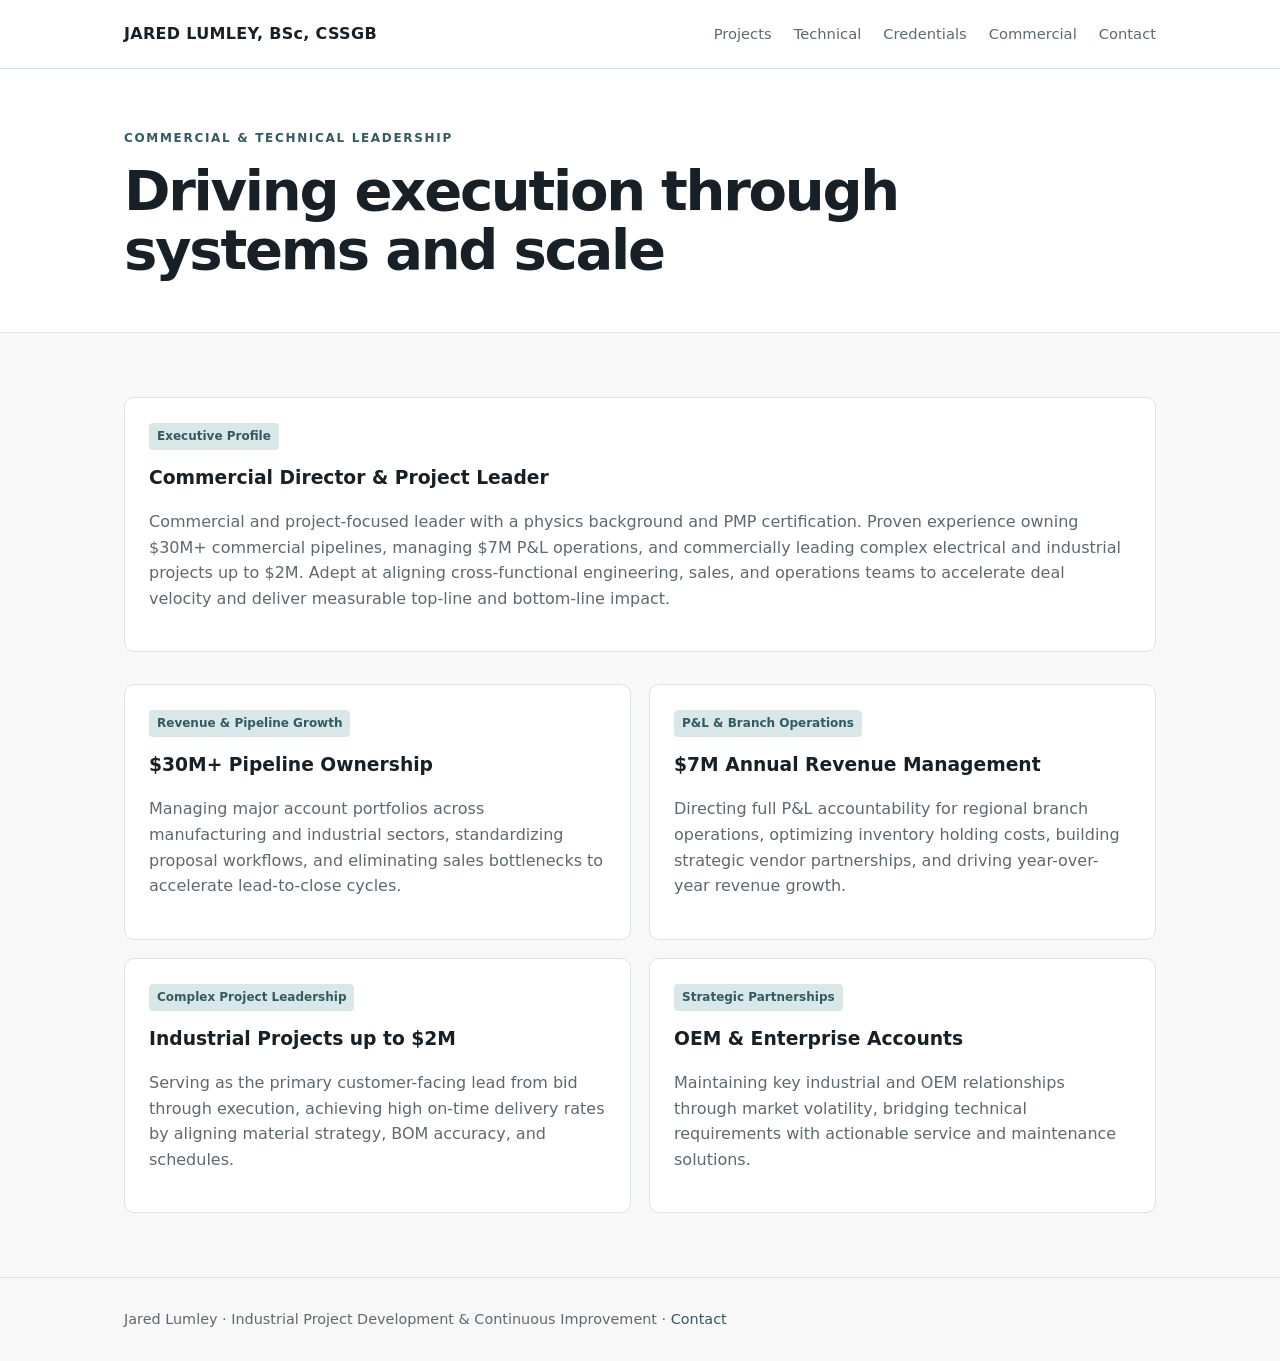
==== commercial.html @ 8bd3c05c "Update and rename technical.html to commercial.html" ====
<!doctype html>
<html lang="en">
<head>
  <meta charset="utf-8">
  <meta name="viewport" content="width=device-width,initial-scale=1">
  <title>Commercial & Technical Leadership | Jared Lumley</title>
  <link rel="stylesheet" href="style.css">
</head>
<body>
  <header>
    <div class="wrap">
      <nav>
        <a class="brand" href="index.html">JARED LUMLEY, BSc, CSSGB</a>
        <div class="navlinks">
          <a href="projects.html">Projects</a>
          <a href="technical.html">Technical</a>
          <a href="credentials.html">Credentials</a>
          <a href="commercial.html" class="active">Commercial</a>
          <a href="contact.html">Contact</a>
        </div>
      </nav>
    </div>
  </header>

  <section class="pagehero">
    <div class="wrap">
      <div class="eyebrow">Commercial & Technical Leadership</div>
      <h1>Driving execution through systems and scale</h1>
    </div>
  </section>

  <section>
    <div class="wrap">
      <div class="card" style="margin-bottom: 2rem;">
        <span class="tag">Executive Profile</span>
        <h3>Commercial Director & Project Leader</h3>
        <p class="muted">Commercial and project-focused leader with a physics background and PMP certification. Proven experience owning $30M+ commercial pipelines, managing $7M P&L operations, and commercially leading complex electrical and industrial projects up to $2M. Adept at aligning cross-functional engineering, sales, and operations teams to accelerate deal velocity and deliver measurable top-line and bottom-line impact.</p>
      </div>

      <div class="grid2">
        <div class="card">
          <span class="tag">Revenue & Pipeline Growth</span>
          <h3>$30M+ Pipeline Ownership</h3>
          <p class="muted">Managing major account portfolios across manufacturing and industrial sectors, standardizing proposal workflows, and eliminating sales bottlenecks to accelerate lead-to-close cycles.</p>
        </div>

        <div class="card">
          <span class="tag">P&L & Branch Operations</span>
          <h3>$7M Annual Revenue Management</h3>
          <p class="muted">Directing full P&L accountability for regional branch operations, optimizing inventory holding costs, building strategic vendor partnerships, and driving year-over-year revenue growth.</p>
        </div>

        <div class="card">
          <span class="tag">Complex Project Leadership</span>
          <h3>Industrial Projects up to $2M</h3>
          <p class="muted">Serving as the primary customer-facing lead from bid through execution, achieving high on-time delivery rates by aligning material strategy, BOM accuracy, and schedules.</p>
        </div>

        <div class="card">
          <span class="tag">Strategic Partnerships</span>
          <h3>OEM & Enterprise Accounts</h3>
          <p class="muted">Maintaining key industrial and OEM relationships through market volatility, bridging technical requirements with actionable service and maintenance solutions.</p>
        </div>
      </div>
    </div>
  </section>

  <footer>
    <div class="wrap">
      Jared Lumley &middot; Industrial Project Development &amp; Continuous Improvement &middot; <a href="contact.html">Contact</a>
    </div>
  </footer>
</body>
</html>
---- style.css ----
:root {
  --ink: #172026;
  --muted: #5d6970;
  --line: #dce2e5;
  --bg: #f7f8f7;
  --card: #fff;
  --accent: #315b63;
  --accent2: #d9e7e8;
}

* {
  box-sizing: border-box;
}

html {
  scroll-behavior: smooth;
}

body {
  margin: 0;
  font-family: Inter, ui-sans-serif, system-ui, -apple-system, BlinkMacSystemFont, "Segoe UI", sans-serif;
  color: var(--ink);
  background: var(--bg);
  line-height: 1.6;
}

a {
  color: var(--accent);
  text-decoration: none;
}

a:hover {
  text-decoration: underline;
}

.wrap {
  max-width: 1080px;
  margin: auto;
  padding: 0 24px;
}

header {
  border-bottom: 1px solid var(--line);
  background: rgba(255, 255, 255, .94);
  position: sticky;
  top: 0;
  z-index: 10;
  backdrop-filter: blur(8px);
}

nav {
  height: 68px;
  display: flex;
  align-items: center;
  justify-content: space-between;
}

.brand {
  font-weight: 750;
  letter-spacing: .02em;
  color: var(--ink);
}

.navlinks {
  display: flex;
  gap: 22px;
  font-size: .92rem;
}

.navlinks a {
  color: var(--muted);
}

/* Hero Section & Grid Integration */
.hero {
  padding: 80px 0 70px;
  background: linear-gradient(135deg, #fff 0%, #f1f5f4 100%);
  border-bottom: 1px solid var(--line);
}

.hero-grid {
  display: grid;
  grid-template-columns: 1.6fr 1fr;
  gap: 3rem;
  align-items: center;
}

.hero-text {
  min-width: 0;
}

.hero-media {
  display: flex;
  justify-content: center;
  align-items: center;
}

.hero-portrait {
  width: 100%;
  max-width: 280px;
  aspect-ratio: 1 / 1;
  object-fit: cover;
  border-radius: 50%;
  border: 3px solid #ffffff;
  box-shadow: 0 12px 32px rgba(0, 0, 0, 0.12);
}

.eyebrow {
  text-transform: uppercase;
  letter-spacing: .14em;
  font-size: .75rem;
  font-weight: 750;
  color: var(--accent);
  margin-bottom: 14px;
}

.hero h1 {
  font-size: clamp(2.2rem, 5vw, 4.2rem);
  line-height: 1.05;
  margin: 0 0 22px;
  letter-spacing: -.045em;
}

.hero p {
  font-size: 1.15rem;
  color: var(--muted);
  margin: 0;
}

.buttons {
  display: flex;
  gap: 12px;
  flex-wrap: wrap;
  margin-top: 28px;
}

.button {
  display: inline-block;
  padding: 11px 17px;
  border: 1px solid var(--ink);
  border-radius: 7px;
  color: var(--ink);
  font-weight: 650;
}

.button.primary {
  background: var(--ink);
  color: white;
}

section {
  padding: 64px 0;
}

h2 {
  font-size: 2rem;
  letter-spacing: -.025em;
  margin: 0 0 10px;
}

h3 {
  margin-top: 0;
}

.lead {
  color: var(--muted);
  max-width: 760px;
}

.grid {
  display: grid;
  grid-template-columns: repeat(3, 1fr);
  gap: 18px;
  margin-top: 28px;
}

.grid2 {
  display: grid;
  grid-template-columns: repeat(2, 1fr);
  gap: 18px;
  margin-top: 28px;
}

.card {
  background: var(--card);
  border: 1px solid var(--line);
  border-radius: 10px;
  padding: 24px;
}

.card h3 {
  margin-bottom: 7px;
}

.tag {
  display: inline-block;
  background: var(--accent2);
  color: var(--accent);
  font-size: .75rem;
  font-weight: 750;
  padding: 4px 8px;
  border-radius: 4px;
  margin-bottom: 13px;
}

.muted {
  color: var(--muted);
}

ul {
  padding-left: 20px;
}

.metric {
  font-size: 1.8rem;
  font-weight: 750;
  line-height: 1.1;
}

.metric small {
  display: block;
  font-size: .8rem;
  font-weight: 500;
  color: var(--muted);
  margin-top: 5px;
}

.process {
  display: flex;
  flex-wrap: wrap;
  gap: 8px;
  margin: 22px 0;
}

.step {
  border: 1px solid var(--line);
  background: #fff;
  padding: 9px 12px;
  border-radius: 6px;
  font-size: .9rem;
}

.step:after {
  content: " →";
  color: var(--accent);
  font-weight: 700;
}

.step:last-child:after {
  content: "";
}

.pagehero {
  padding: 60px 0 38px;
  border-bottom: 1px solid var(--line);
  background: #fff;
}

.pagehero h1 {
  font-size: clamp(2rem, 5vw, 3.5rem);
  line-height: 1.05;
  margin: 0 0 14px;
  letter-spacing: -.04em;
}

.columns {
  display: grid;
  grid-template-columns: 1.5fr .8fr;
  gap: 38px;
}

.facts {
  border-left: 3px solid var(--accent);
  padding-left: 18px;
}

.facts p {
  margin: 0 0 15px;
}

.case-section {
  padding: 34px 0;
  border-bottom: 1px solid var(--line);
}

.case-section:last-child {
  border-bottom: 0;
}

.label {
  font-size: .75rem;
  text-transform: uppercase;
  letter-spacing: .12em;
  font-weight: 750;
  color: var(--accent);
  margin-bottom: 5px;
}

footer {
  border-top: 1px solid var(--line);
  padding: 30px 0;
  color: var(--muted);
  font-size: .9rem;
}

.note {
  padding: 15px 18px;
  background: #eef3f2;
  border-left: 3px solid var(--accent);
  border-radius: 4px;
  margin: 18px 0;
}

.diagram {
  margin-top: 22px;
  border: 1px solid var(--line);
  background: #fff;
  padding: 18px;
  border-radius: 8px;
}

.bar {
  height: 12px;
  background: #dfe7e6;
  border-radius: 2px;
  margin: 7px 0 18px;
}

.bar span {
  display: block;
  height: 100%;
  background: var(--accent);
  border-radius: 2px;
}

.two-col-list {
  columns: 2;
}

.resume-box {
  padding: 28px;
  background: #fff;
  border: 1px solid var(--line);
  border-radius: 10px;
}

/* Responsive Styles */
@media(max-width: 760px) {
  .navlinks {
    display: none;
  }
  .hero-grid {
    grid-template-columns: 1fr;
    gap: 2rem;
  }
  .hero-media {
    order: -1;
    justify-content: flex-start;
  }
  .hero-portrait {
    max-width: 180px;
  }
  .grid, .grid2, .columns {
    grid-template-columns: 1fr;
  }
  .two-col-list {
    columns: 1;
  }
  .hero {
    padding-top: 50px;
  }
  .wrap {
    padding: 0 18px;
  }
}
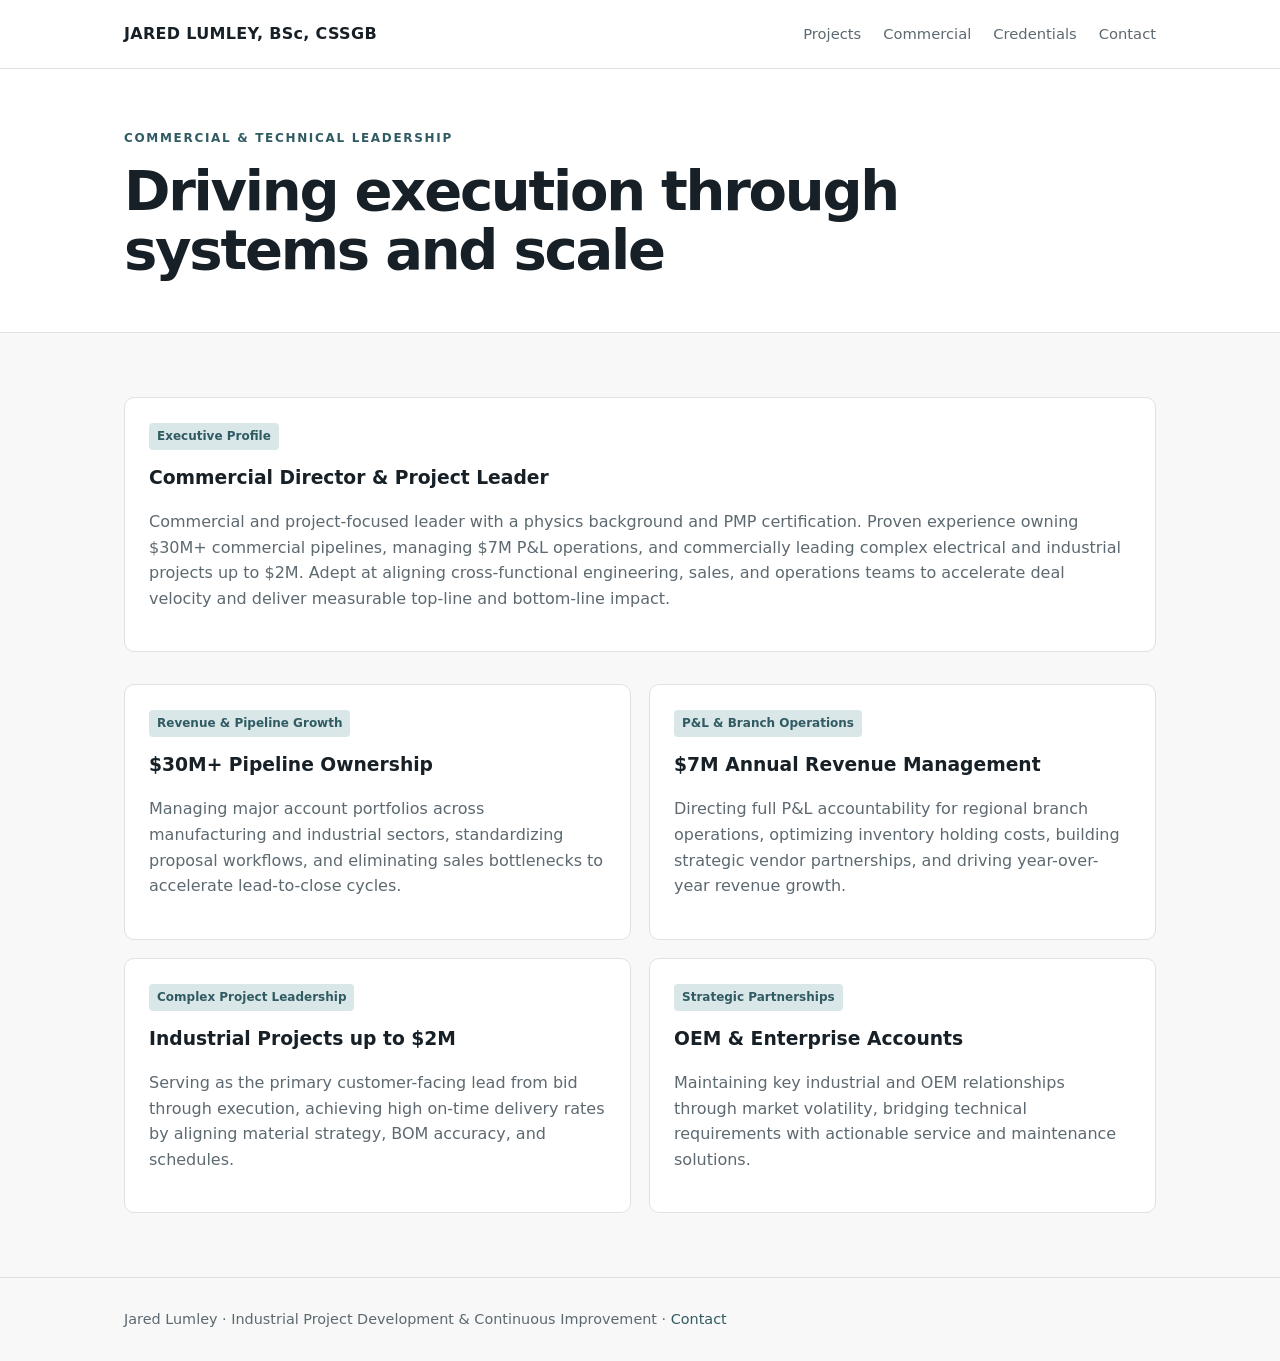
==== commit f46fe745: "Fix navigation links in commercial.html Removed duplicate 'Commercial' link and adjusted active clas" ====
--- a/commercial.html
+++ b/commercial.html
@@ -13,9 +13,8 @@
         <a class="brand" href="index.html">JARED LUMLEY, BSc, CSSGB</a>
         <div class="navlinks">
           <a href="projects.html">Projects</a>
-          <a href="technical.html">Technical</a>
+    <a href="commercial.html" class="active">Commercial</a>
           <a href="credentials.html">Credentials</a>
-          <a href="commercial.html" class="active">Commercial</a>
           <a href="contact.html">Contact</a>
         </div>
       </nav>
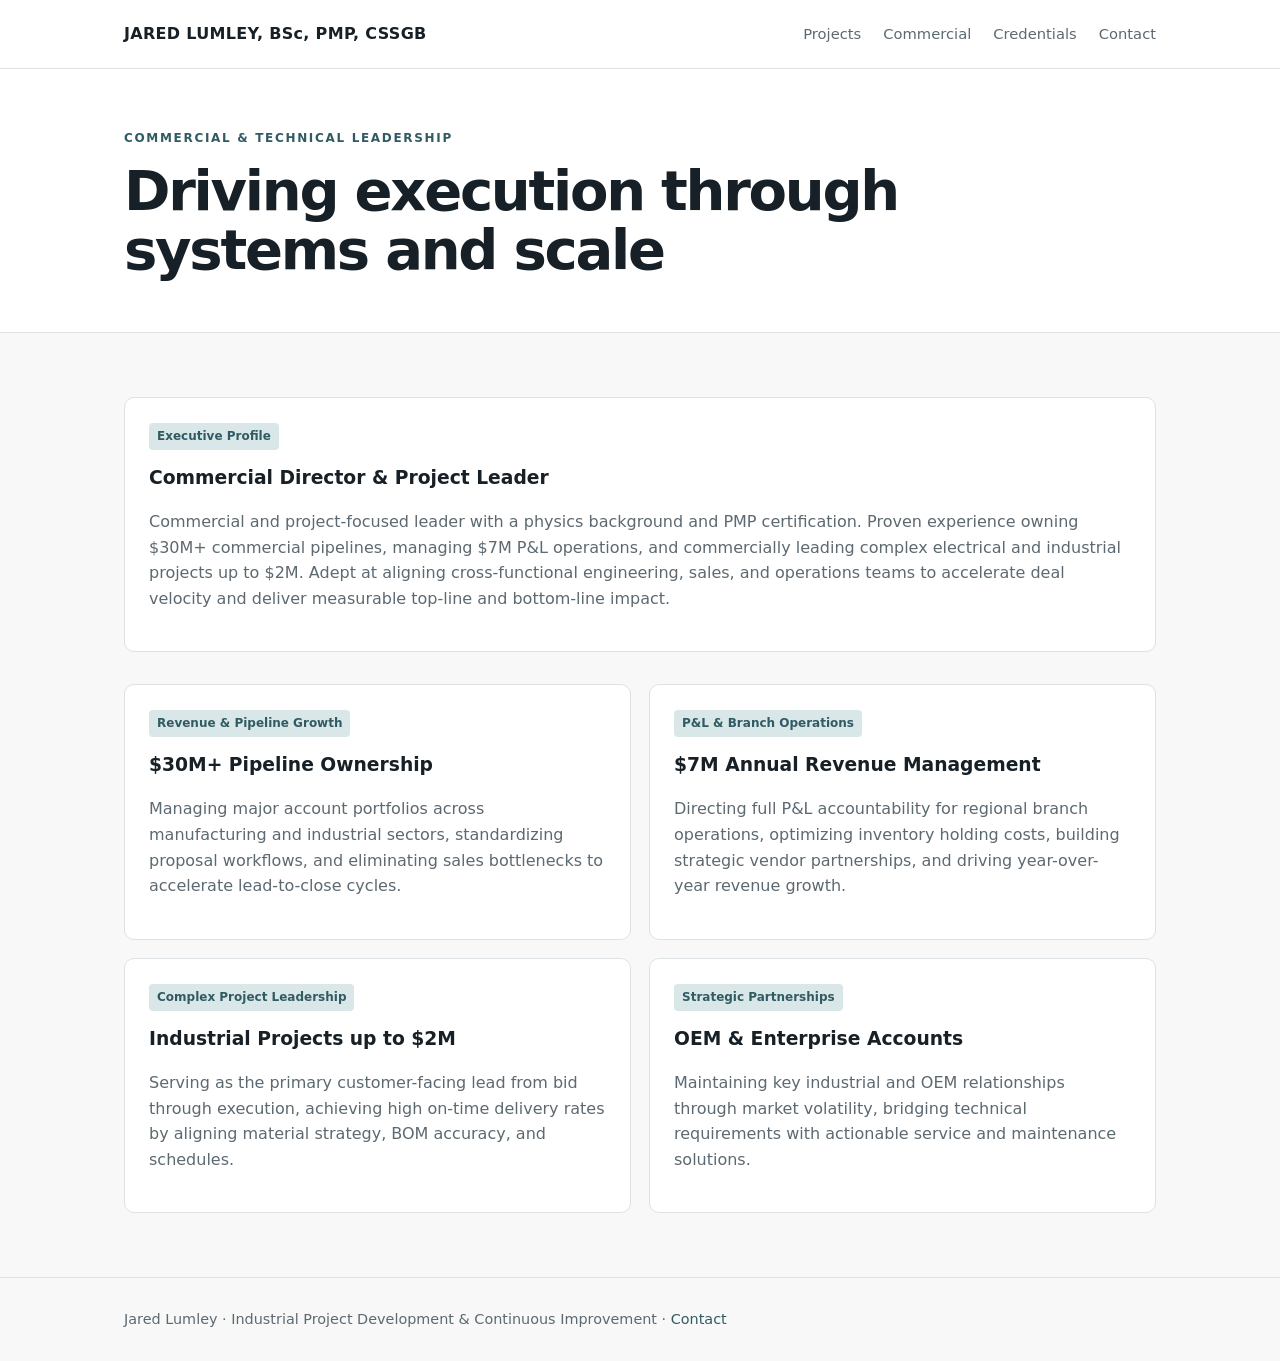
==== commit a48853f5: "Update brand name to include PMP designation" ====
--- a/commercial.html
+++ b/commercial.html
@@ -10,7 +10,7 @@
   <header>
     <div class="wrap">
       <nav>
-        <a class="brand" href="index.html">JARED LUMLEY, BSc, CSSGB</a>
+        <a class="brand" href="index.html">JARED LUMLEY, BSc, PMP, CSSGB</a>
         <div class="navlinks">
           <a href="projects.html">Projects</a>
     <a href="commercial.html" class="active">Commercial</a>
